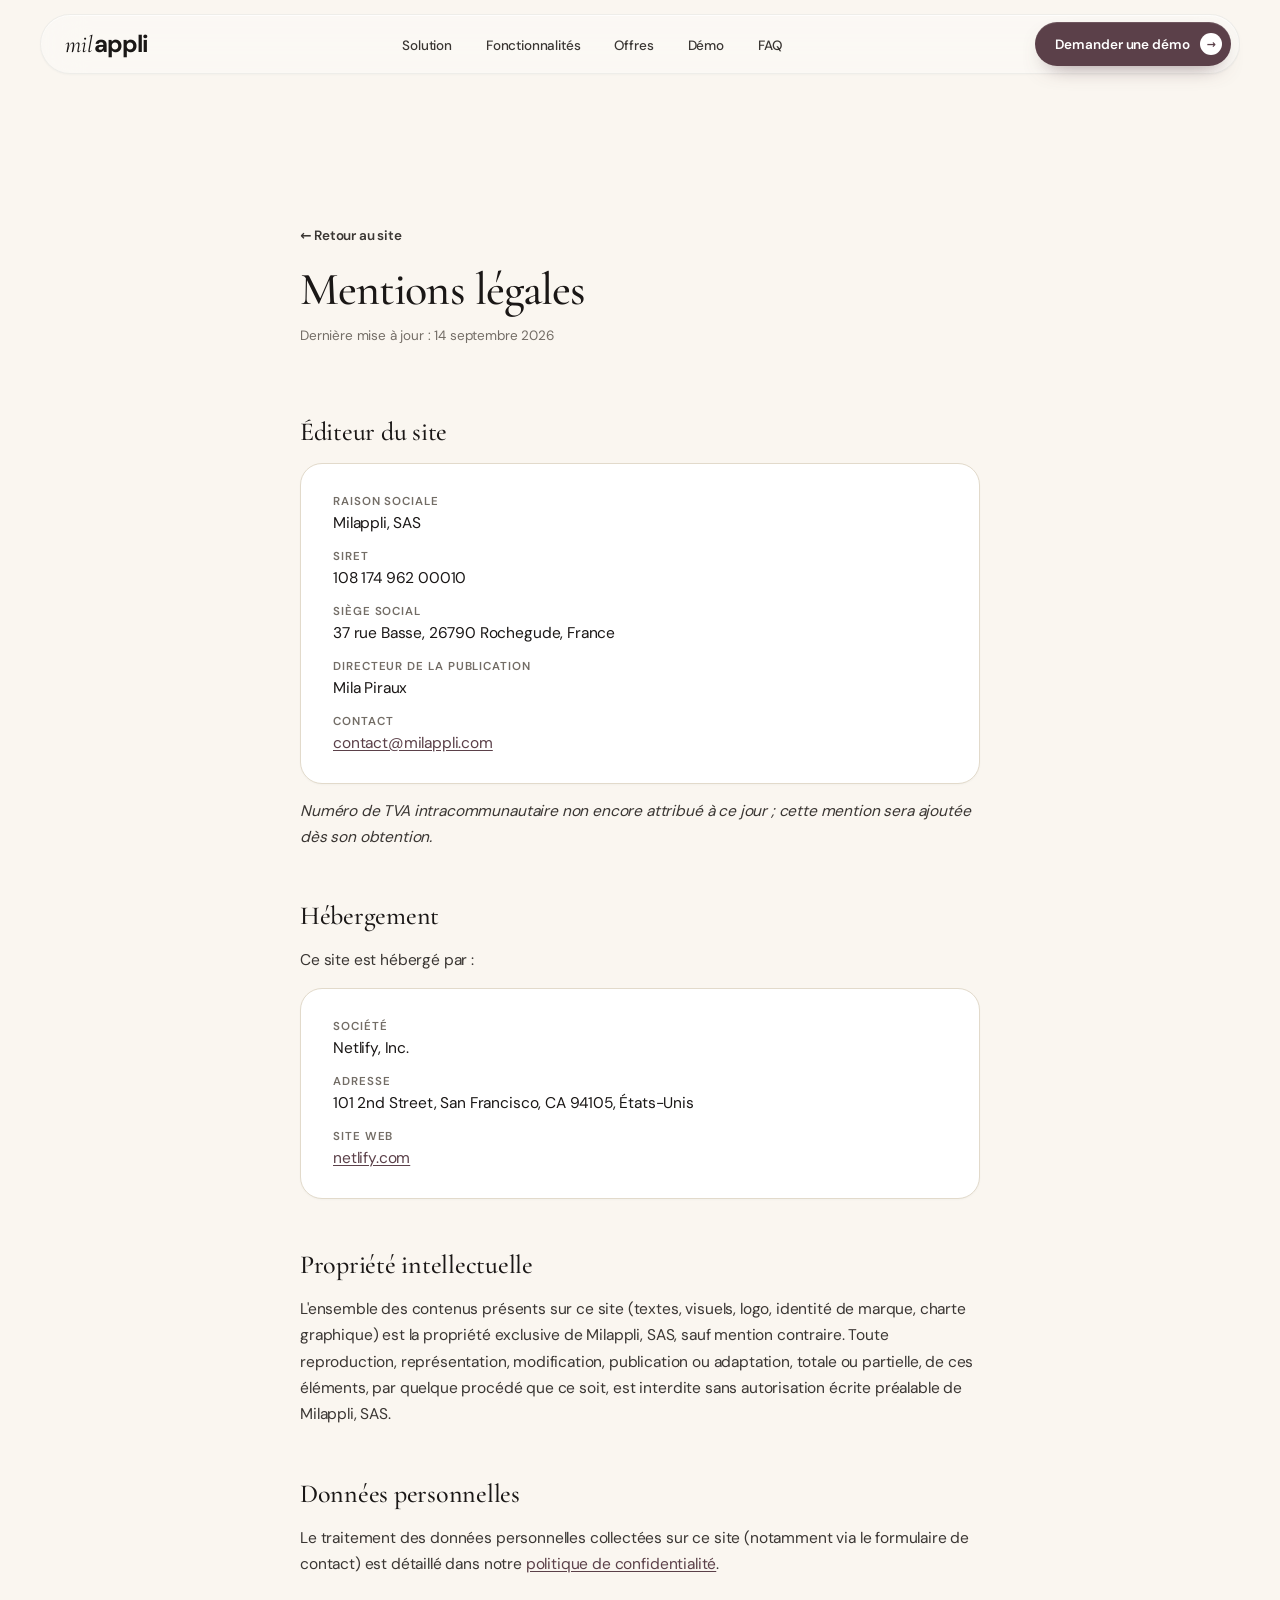
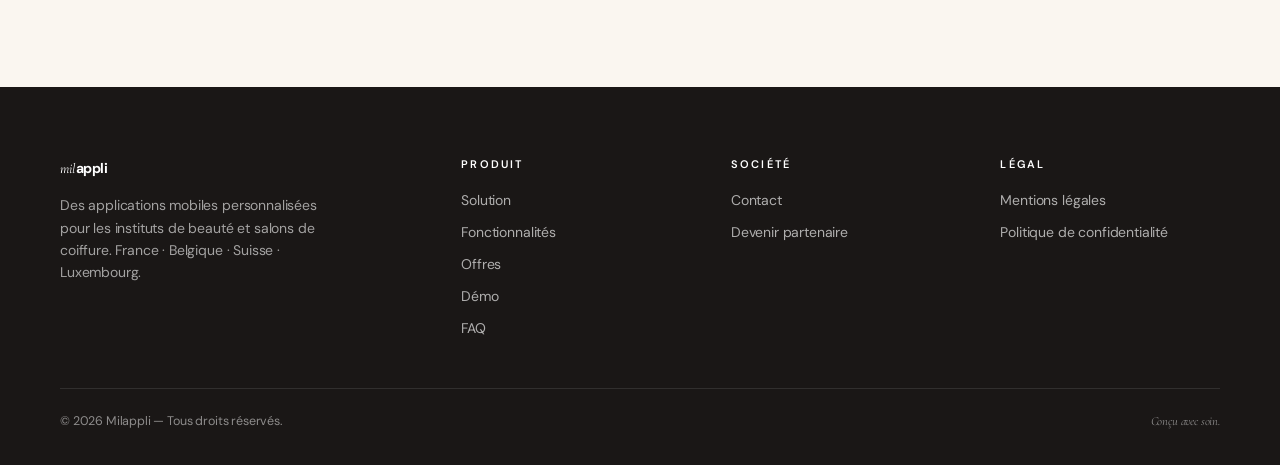
==== mentions-legales.html @ f111b625 "Ajoute les pages Mentions légales et Politique de confidentialité Deux nouvelles pages statiques (me" ====
<!DOCTYPE html>
<html lang="fr"><head>
<meta charset="utf-8">
<title>Mentions légales — Milappli</title>
<meta name="description" content="Mentions légales du site Milappli : éditeur, hébergeur et informations légales.">
<meta name="viewport" content="width=device-width, initial-scale=1">
<link rel="canonical" href="https://milappli.com/mentions-legales.html">
<meta name="robots" content="noindex, follow">

<link rel="icon" type="image/png" sizes="512x512" href="images/favicon-512.png">
<link rel="icon" type="image/png" sizes="32x32" href="images/favicon-32.png">
<link rel="icon" type="image/png" sizes="16x16" href="images/favicon-16.png">
<link rel="apple-touch-icon" sizes="180x180" href="images/apple-touch-icon.png">

<link rel="stylesheet" href="css/style.css">
</head>

<body data-screen-label="Milappli — Mentions légales">

<!-- NAV -->
<div class="nav-outer">
<nav class="nav" data-screen-label="Nav">
  <a class="brand" href="index.html#top"><span class="mil">mil</span><span class="appli">appli</span></a>
  <ul>
    <li><a href="index.html#solution">Solution</a></li>
    <li><a href="index.html#features">Fonctionnalités</a></li>
    <li><a href="index.html#offres">Offres</a></li>
    <li><a href="index.html#contact">Démo</a></li>
    <li><a href="index.html#faq">FAQ</a></li>
  </ul>
  <div class="right">
    <a class="cta" href="index.html#contact">Demander une démo <span class="arrow">→</span></a>
    <button class="burger" id="burger" aria-label="Menu"><span></span></button>
  </div>
</nav>
</div>
<div class="mobile-menu" id="mobileMenu">
  <a href="index.html#solution">Solution</a>
  <a href="index.html#features">Fonctionnalités</a>
  <a href="index.html#offres">Offres</a>
  <a href="index.html#contact">Démo</a>
  <a href="index.html#faq">FAQ</a>
  <a class="cta" href="index.html#contact">Demander une démo <span class="arrow">→</span></a>
</div>

<!-- LEGAL HERO -->
<header class="legal-hero">
  <div class="wrap">
    <a class="legal-back" href="index.html">← Retour au site</a>
    <h1>Mentions légales</h1>
    <p class="updated">Dernière mise à jour : 14 septembre 2026</p>
  </div>
</header>

<main class="legal-content">
  <div class="wrap">

    <section>
      <h2>Éditeur du site</h2>
      <dl class="legal-card">
        <div><dt>Raison sociale</dt><dd>Milappli, SAS</dd></div>
        <div><dt>SIRET</dt><dd>108 174 962 00010</dd></div>
        <div><dt>Siège social</dt><dd>37 rue Basse, 26790 Rochegude, France</dd></div>
        <div><dt>Directeur de la publication</dt><dd>Mila Piraux</dd></div>
        <div><dt>Contact</dt><dd><a href="mailto:contact@milappli.com">contact@milappli.com</a></dd></div>
      </dl>
      <p class="legal-note">Numéro de TVA intracommunautaire non encore attribué à ce jour ; cette mention sera ajoutée dès son obtention.</p>
    </section>

    <section>
      <h2>Hébergement</h2>
      <p>Ce site est hébergé par :</p>
      <dl class="legal-card">
        <div><dt>Société</dt><dd>Netlify, Inc.</dd></div>
        <div><dt>Adresse</dt><dd>101 2nd Street, San Francisco, CA 94105, États-Unis</dd></div>
        <div><dt>Site web</dt><dd><a href="https://www.netlify.com" target="_blank" rel="noopener">netlify.com</a></dd></div>
      </dl>
    </section>

    <section>
      <h2>Propriété intellectuelle</h2>
      <p>L'ensemble des contenus présents sur ce site (textes, visuels, logo, identité de marque, charte graphique) est la propriété exclusive de Milappli, SAS, sauf mention contraire. Toute reproduction, représentation, modification, publication ou adaptation, totale ou partielle, de ces éléments, par quelque procédé que ce soit, est interdite sans autorisation écrite préalable de Milappli, SAS.</p>
    </section>

    <section>
      <h2>Données personnelles</h2>
      <p>Le traitement des données personnelles collectées sur ce site (notamment via le formulaire de contact) est détaillé dans notre <a href="politique-de-confidentialite.html">politique de confidentialité</a>.</p>
    </section>

  </div>
</main>

<!-- FOOTER -->
<footer data-screen-label="Footer">
  <div class="wrap">
    <div class="foot">
      <div>
        <a class="brand" href="index.html#top"><span class="mil">mil</span><span class="appli">appli</span></a>
        <p class="brand-desc">Des applications mobiles personnalisées pour les instituts de beauté et salons de coiffure. France · Belgique · Suisse · Luxembourg.</p>
      </div>
      <div><h6>Produit</h6><ul><li><a href="index.html#solution">Solution</a></li><li><a href="index.html#features">Fonctionnalités</a></li><li><a href="index.html#offres">Offres</a></li><li><a href="index.html#contact">Démo</a></li><li><a href="index.html#faq">FAQ</a></li></ul></div>
      <div><h6>Société</h6><ul><li><a href="index.html#contact">Contact</a></li><li><a href="index.html#contact">Devenir partenaire</a></li></ul></div>
      <div><h6>Légal</h6><ul><li><a href="mentions-legales.html">Mentions légales</a></li><li><a href="politique-de-confidentialite.html">Politique de confidentialité</a></li></ul></div>
    </div>
    <div class="legal">
      <span>© 2026 Milappli — Tous droits réservés.</span>
      <span class="made">Conçu avec soin.</span>
    </div>
  </div>
</footer>

<script src="js/script.js" defer></script>
</body>
</html>
---- css/style.css ----
/* Polices — Cormorant Garamond (titres & accents serif) + DM Sans (le reste), auto-hébergées */

@font-face {
  font-family: 'DM Sans';
  font-style: normal;
  font-weight: 400;
  font-display: swap;
  src: url("../fonts/dm-sans-400-normal-latin-ext.woff2") format('woff2');
}
@font-face {
  font-family: 'DM Sans';
  font-style: normal;
  font-weight: 400;
  font-display: swap;
  src: url("../fonts/dm-sans-400-normal-latin.woff2") format('woff2');
}
@font-face {
  font-family: 'DM Sans';
  font-style: normal;
  font-weight: 500;
  font-display: swap;
  src: url("../fonts/dm-sans-500-normal-latin-ext.woff2") format('woff2');
}
@font-face {
  font-family: 'DM Sans';
  font-style: normal;
  font-weight: 500;
  font-display: swap;
  src: url("../fonts/dm-sans-500-normal-latin.woff2") format('woff2');
}
@font-face {
  font-family: 'DM Sans';
  font-style: normal;
  font-weight: 600;
  font-display: swap;
  src: url("../fonts/dm-sans-600-normal-latin-ext.woff2") format('woff2');
}
@font-face {
  font-family: 'DM Sans';
  font-style: normal;
  font-weight: 600;
  font-display: swap;
  src: url("../fonts/dm-sans-600-normal-latin.woff2") format('woff2');
}
@font-face {
  font-family: 'DM Sans';
  font-style: normal;
  font-weight: 700;
  font-display: swap;
  src: url("../fonts/dm-sans-700-normal-latin-ext.woff2") format('woff2');
}
@font-face {
  font-family: 'DM Sans';
  font-style: normal;
  font-weight: 700;
  font-display: swap;
  src: url("../fonts/dm-sans-700-normal-latin.woff2") format('woff2');
}
@font-face {
  font-family: 'Cormorant Garamond';
  font-style: italic;
  font-weight: 400;
  font-display: swap;
  src: url("../fonts/cormorant-garamond-400-italic-cyrillic-ext.woff2") format('woff2');
}
@font-face {
  font-family: 'Cormorant Garamond';
  font-style: italic;
  font-weight: 400;
  font-display: swap;
  src: url("../fonts/cormorant-garamond-400-italic-cyrillic.woff2") format('woff2');
}
@font-face {
  font-family: 'Cormorant Garamond';
  font-style: italic;
  font-weight: 400;
  font-display: swap;
  src: url("../fonts/cormorant-garamond-400-italic-vietnamese.woff2") format('woff2');
}
@font-face {
  font-family: 'Cormorant Garamond';
  font-style: italic;
  font-weight: 400;
  font-display: swap;
  src: url("../fonts/cormorant-garamond-400-italic-latin-ext.woff2") format('woff2');
}
@font-face {
  font-family: 'Cormorant Garamond';
  font-style: italic;
  font-weight: 400;
  font-display: swap;
  src: url("../fonts/cormorant-garamond-400-italic-latin.woff2") format('woff2');
}
@font-face {
  font-family: 'Cormorant Garamond';
  font-style: normal;
  font-weight: 500;
  font-display: swap;
  src: url("../fonts/cormorant-garamond-500-normal-cyrillic-ext.woff2") format('woff2');
}
@font-face {
  font-family: 'Cormorant Garamond';
  font-style: normal;
  font-weight: 500;
  font-display: swap;
  src: url("../fonts/cormorant-garamond-500-normal-cyrillic.woff2") format('woff2');
}
@font-face {
  font-family: 'Cormorant Garamond';
  font-style: normal;
  font-weight: 500;
  font-display: swap;
  src: url("../fonts/cormorant-garamond-500-normal-vietnamese.woff2") format('woff2');
}
@font-face {
  font-family: 'Cormorant Garamond';
  font-style: normal;
  font-weight: 500;
  font-display: swap;
  src: url("../fonts/cormorant-garamond-500-normal-latin-ext.woff2") format('woff2');
}
@font-face {
  font-family: 'Cormorant Garamond';
  font-style: normal;
  font-weight: 500;
  font-display: swap;
  src: url("../fonts/cormorant-garamond-500-normal-latin.woff2") format('woff2');
}

/* Styles du site */

:root{
    --white:#FFFFFF;
    --bg:#FAF6F0;
    --beige:#DAD0BB;
    --beige-soft:#E6DECF;
    --beige-line:#DCD3C0;
    --ink:#1A1716;
    --ink-2:#3A3633;
    --ink-3:#736D66;
    --ink-4:#A09A91;
    --burgundy:#5B4049;
    --burgundy-soft:#79626A;
    --dark:#1B1817;
    --dark-2:#262120;
    --line:#E2DACB;
    --card:#FFFFFF;
    --shadow-xs: 0 1px 2px rgba(44,56,57,.03);
    --shadow-sm: 0 2px 8px rgba(44,56,57,.05), 0 1px 2px rgba(44,56,57,.04);
    --shadow-md: 0 12px 30px -12px rgba(44,56,57,.14), 0 24px 48px -28px rgba(44,56,57,.12);
    --shadow-lg: 0 40px 90px -36px rgba(44,56,57,.26), 0 16px 40px -16px rgba(44,56,57,.12);
    --ease: cubic-bezier(.22, .61, .36, 1);
  }
  *{box-sizing:border-box}
  html,body{margin:0;padding:0;scroll-behavior:smooth}
  body{
    background:var(--bg); color:var(--ink);
    font-family:"DM Sans", ui-sans-serif, system-ui, sans-serif;
    font-weight:400; -webkit-font-smoothing:antialiased; letter-spacing:-0.01em;
    overflow-x:hidden;
  }
  .serif{font-family:"Cormorant Garamond","Times New Roman",serif; font-style:italic; font-weight:400; letter-spacing:-0.01em}
  .wrap{max-width:1240px; margin:0 auto; padding:0 40px}
  .reveal{opacity:0; transform:translateY(26px); transition:opacity .9s var(--ease), transform .9s var(--ease)}
  .reveal.in{opacity:1; transform:none}
  .reveal.d1{transition-delay:.08s} .reveal.d2{transition-delay:.16s} .reveal.d3{transition-delay:.24s} .reveal.d4{transition-delay:.32s} .reveal.d5{transition-delay:.40s}
  @media (prefers-reduced-motion: reduce){ .reveal,.reveal.in{opacity:1;transform:none;transition:none} *{animation-duration:.001ms!important;transition-duration:.001ms!important} }

  h2.sec-title{font-family:"Cormorant Garamond",serif; font-size:54px; line-height:1.02; letter-spacing:-0.02em; font-weight:500; margin:0; color:var(--ink); text-wrap:balance}
  h2.sec-title .serif{font-size:1.04em; line-height:.9}
  .eyebrow{display:inline-flex; align-items:center; gap:12px; font-size:11.5px; letter-spacing:.22em; text-transform:uppercase; font-weight:600; color:var(--burgundy)}
  .eyebrow::before{content:""; width:26px; height:1px; background:var(--burgundy); opacity:.5}
  .lead{font-size:18px; line-height:1.6; color:var(--ink-2); letter-spacing:-0.005em}

  /* ---------- NAV ---------- */
  .nav{
    position:sticky; top:14px; z-index:60; margin:14px auto 0; max-width:1240px;
    background:rgba(251,250,247,.7); backdrop-filter:blur(22px) saturate(1.4); -webkit-backdrop-filter:blur(22px) saturate(1.4);
    border:1px solid rgba(44,56,57,.06); border-radius:999px; padding:7px 8px 7px 24px;
    display:flex; align-items:center; justify-content:space-between;
    box-shadow:0 1px 0 rgba(255,255,255,.6) inset, var(--shadow-xs);
    transition:background .35s var(--ease), box-shadow .35s var(--ease);
  }
  @media(min-width:1320px){.nav{margin-left:auto;margin-right:auto}}
  .nav-outer{padding:0 40px}
  .nav.scrolled{background:rgba(251,250,247,.9); box-shadow:0 10px 30px -18px rgba(44,56,57,.2), 0 1px 0 rgba(255,255,255,.6) inset}
  .brand{display:inline-flex; align-items:baseline; gap:0; color:var(--ink); text-decoration:none; line-height:1; font-size:24px; transition:opacity .3s var(--ease)}
  .brand .mil{font-family:"Cormorant Garamond","Times New Roman",serif; font-style:italic; font-weight:400; letter-spacing:-0.005em}
  .brand .appli{font-family:"DM Sans",sans-serif; font-weight:700; letter-spacing:-0.035em; margin-left:1px}
  .brand:hover{opacity:.7}
  .nav ul{list-style:none; padding:0; margin:0; display:flex; gap:34px}
  .nav ul a{color:var(--ink-2); text-decoration:none; font-size:13.5px; font-weight:500; position:relative; padding:6px 0; transition:color .25s var(--ease)}
  .nav ul a::after{content:""; position:absolute; left:50%; right:50%; bottom:0; height:1px; background:var(--burgundy); transition:left .4s var(--ease), right .4s var(--ease)}
  .nav ul a:hover{color:var(--ink)} .nav ul a:hover::after{left:20%; right:20%}
  .nav .right{display:flex; align-items:center; gap:6px}
  .cta{
    background:var(--burgundy); color:#fff; border:none; cursor:pointer; font-family:inherit;
    font-size:13.5px; font-weight:600; letter-spacing:-0.005em; padding:11px 9px 11px 20px; border-radius:999px;
    display:inline-flex; align-items:center; gap:10px; text-decoration:none;
    box-shadow:0 1px 0 rgba(255,255,255,.12) inset, 0 10px 22px -12px rgba(91,64,73,.7);
    transition:transform .35s var(--ease), box-shadow .35s var(--ease), background .3s var(--ease);
  }
  .cta:hover{transform:translateY(-1px); background:#4C353D; box-shadow:0 1px 0 rgba(255,255,255,.12) inset, 0 18px 34px -14px rgba(91,64,73,.7)}
  .cta:active{transform:translateY(0)}
  .cta .arrow{width:22px; height:22px; border-radius:50%; background:#fff; color:var(--burgundy); display:inline-flex; align-items:center; justify-content:center; font-size:11px; transition:transform .35s var(--ease)}
  .cta:hover .arrow{transform:translateX(2px) rotate(-6deg)}
  .cta.lg{font-size:15px; padding:15px 12px 15px 26px}
  .cta.lg .arrow{width:26px; height:26px; font-size:12px}
  .cta.ghost{background:transparent; color:var(--ink); border:1px solid rgba(44,56,57,.18); padding:11px 20px; box-shadow:none}
  .cta.ghost:hover{background:rgba(44,56,57,.04); border-color:rgba(44,56,57,.3)}
  .cta.ghost .arrow{display:none}
  .cta.block{width:100%; justify-content:center; padding:15px 22px}
  .burger{display:none; width:44px; height:44px; border-radius:999px; border:1px solid var(--line); background:var(--card); cursor:pointer; padding:0; align-items:center; justify-content:center}
  .burger span{display:block; width:18px; height:1.6px; background:var(--ink); position:relative}
  .burger span::before,.burger span::after{content:""; position:absolute; left:0; right:0; height:1.6px; background:var(--ink); transition:transform .3s, top .3s}
  .burger span::before{top:-6px} .burger span::after{top:6px}
  body.menu-open{overflow:hidden}
  body.menu-open .burger span{background:transparent}
  body.menu-open .burger span::before{top:0; transform:rotate(45deg)}
  body.menu-open .burger span::after{top:0; transform:rotate(-45deg)}
  .mobile-menu{position:fixed; inset:0; background:rgba(251,250,247,.97); backdrop-filter:blur(20px); z-index:55; padding:120px 32px 40px; display:flex; flex-direction:column; gap:6px; opacity:0; pointer-events:none; transition:opacity .35s}
  body.menu-open .mobile-menu{opacity:1; pointer-events:auto}
  .mobile-menu a{font-size:30px; font-weight:500; color:var(--ink); text-decoration:none; letter-spacing:-0.02em; padding:14px 0; border-bottom:1px solid var(--line); display:flex; justify-content:space-between; align-items:center}
  .mobile-menu a::after{content:"→"; font-family:"Cormorant Garamond","Times New Roman",serif; font-style:italic; opacity:.4}
  .mobile-menu .cta{margin-top:24px; align-self:flex-start}
  .mobile-menu .cta::after{display:none}

  /* ---------- PHONE ---------- */
  .phone{background:#1F2627; border-radius:46px; padding:8px; box-shadow:0 60px 120px -44px rgba(44,56,57,.5), inset 0 0 0 1.5px #3A4445; position:relative}
  .phone .notch{position:absolute; top:18px; left:50%; transform:translateX(-50%); width:96px; height:28px; border-radius:999px; background:#0E1213; z-index:5}
  .phone .screen{border-radius:38px; overflow:hidden; background:#fff; position:relative}
  .phone .screen img, .phone .screen .app-mock{display:block; width:100%; height:100%; object-fit:cover}

  /* ---------- HERO ---------- */
  .hero{position:relative; padding:90px 0 70px; overflow:hidden}
  .hero::before{content:""; position:absolute; top:-160px; right:-180px; width:680px; height:680px; border-radius:50%; background:radial-gradient(58% 58% at 38% 32%, var(--beige) 0%, rgba(218,208,187,0) 72%); opacity:.7; animation:breathe 20s ease-in-out infinite alternate; z-index:0}
  @keyframes breathe{0%{transform:translate(0,0) scale(1)} 100%{transform:translate(-28px,18px) scale(1.06)}}
  .hero-grid{position:relative; z-index:1; display:grid; grid-template-columns:1.02fr .98fr; gap:56px; align-items:center}
  .hero h1{font-family:"Cormorant Garamond",serif; font-size:62px; line-height:1.02; letter-spacing:-0.02em; font-weight:500; margin:22px 0 0; color:var(--ink); text-wrap:balance}
  .hero h1 .serif{font-size:1.05em}
  .hero p.sub{margin:26px 0 0; max-width:520px; font-size:17.5px; line-height:1.6; color:var(--ink-2)}
  .hero .actions{display:flex; gap:12px; margin-top:34px; flex-wrap:wrap}
  .hero .reassure{margin-top:26px; display:flex; gap:22px; flex-wrap:wrap; color:var(--ink-3); font-size:13.5px}
  .hero .reassure span{display:flex; align-items:center; gap:8px}
  .hero .reassure span::before{content:""; width:6px; height:6px; border-radius:50%; background:var(--burgundy); opacity:.6}

  /* ---------- PROFILE SWITCH ---------- */
  .profile-switch{display:flex; flex-direction:column; gap:10px; margin:28px 0 0}
  .profile-switch-label{font-size:12px; letter-spacing:.1em; text-transform:uppercase; font-weight:600; color:var(--ink-3)}
  .profile-switch-tabs{position:relative; display:grid; grid-template-columns:1fr 1fr; gap:2px; background:var(--card); border:1px solid var(--line); border-radius:999px; padding:4px; box-shadow:var(--shadow-xs); max-width:460px}
  .profile-switch-tabs::before{content:""; position:absolute; top:4px; left:4px; bottom:4px; width:calc(50% - 4px); border-radius:999px; background:var(--burgundy); transition:transform .35s var(--ease); z-index:0}
  .profile-switch-tabs[data-active="coiffeur"]::before{transform:translateX(100%)}
  .profile-tab{position:relative; z-index:1; display:flex; align-items:center; justify-content:center; gap:7px; min-height:44px; border:none; background:transparent; cursor:pointer; padding:11px 14px; font-family:"DM Sans", sans-serif; font-size:13.5px; font-weight:600; letter-spacing:-0.005em; color:var(--ink-2); border-radius:999px; transition:color .3s var(--ease)}
  .profile-tab .pt-ic{font-size:13px; opacity:.8}
  .profile-tab[aria-selected="true"]{color:#fff}
  .profile-tab:hover{color:var(--burgundy)}
  .profile-tab[aria-selected="true"]:hover{color:#fff}
  .profile-tab:focus-visible{outline:2px solid var(--burgundy); outline-offset:3px}

  /* ---------- PROFILE-DEPENDENT CONTENT TRANSITION ---------- */
  .profile-dynamic{transition:opacity .25s var(--ease), transform .25s var(--ease)}
  .profile-dynamic.is-swapping{opacity:0; transform:translateY(6px)}

  .hero-visual{position:relative; display:flex; justify-content:center; align-items:center; min-height:660px}
  .hero-visual .phone{width:312px; height:638px}
  .hero-visual .phone .screen{height:622px}
  .float-card{position:absolute; z-index:3; background:var(--card); border-radius:20px; padding:14px 16px; box-shadow:var(--shadow-lg); border:1px solid rgba(44,56,57,.04); display:flex; gap:12px; align-items:center; animation:float 7s ease-in-out infinite}
  @keyframes float{0%,100%{transform:translateY(0)} 50%{transform:translateY(-9px)}}
  .float-card .ic{width:36px; height:36px; border-radius:11px; flex-shrink:0; background:var(--beige-soft); color:var(--burgundy); display:flex; align-items:center; justify-content:center; font-family:"Cormorant Garamond","Times New Roman",serif; font-style:italic; font-size:17px}
  .float-card .t{font-size:13px; font-weight:600; line-height:1.25; letter-spacing:-0.01em; color:var(--ink)}
  .float-card .s{font-size:11.5px; color:var(--ink-3); margin-top:3px}
  .float-card.one{top:64px; left:-26px}
  .float-card.two{bottom:90px; right:-30px; animation-delay:-3s}

  /* ---------- SECTION SHELL ---------- */
  section{position:relative}
  .sec{padding:110px 0}
  .sec-beige{background:var(--beige-soft)}
  .sec-head{max-width:720px; margin:0 auto 60px; text-align:center}
  .sec-head .lead{margin:22px auto 0; max-width:580px}
  .sec-head.left{margin-left:0; text-align:left}
  .sec-head.left .lead{margin-left:0}

  /* ---------- PROBLEM ---------- */
  .prob-grid{display:grid; grid-template-columns:repeat(4,1fr); gap:18px}
  .prob{background:var(--card); border:1px solid var(--line); border-radius:26px; padding:32px 28px; box-shadow:var(--shadow-xs); transition:transform .5s var(--ease), box-shadow .5s var(--ease)}
  .prob:hover{transform:translateY(-5px); box-shadow:var(--shadow-md)}
  .prob .n{width:44px; height:44px; border-radius:50%; background:var(--beige-soft); color:var(--burgundy); display:flex; align-items:center; justify-content:center; font-family:"Cormorant Garamond","Times New Roman",serif; font-style:italic; font-size:20px; margin-bottom:22px}
  .prob h3{font-size:19px; font-weight:600; letter-spacing:-0.02em; margin:0 0 10px; line-height:1.25; color:var(--ink)}
  .prob p{font-size:14px; color:var(--ink-3); line-height:1.6; margin:0}

  /* ---------- SOLUTION ---------- */
  .sol-grid{display:grid; grid-template-columns:1fr 1fr; gap:80px; align-items:center}
  .sol-visual{position:relative; display:flex; justify-content:center}
  .sol-visual .phone{width:280px}
  .sol-visual .phone .screen{height:560px}
  .sol-tags{position:absolute; inset:0; pointer-events:none}
  .sol-tag{position:absolute; background:var(--card); border:1px solid rgba(44,56,57,.05); border-radius:14px; padding:10px 14px; box-shadow:var(--shadow-md); font-size:13px; font-weight:600; color:var(--ink); letter-spacing:-0.01em; display:flex; align-items:center; gap:8px}
  .sol-tag .dot{width:8px; height:8px; border-radius:50%; background:var(--burgundy)}
  .sol-tag.a{top:60px; left:-10px} .sol-tag.b{top:200px; right:-20px} .sol-tag.c{bottom:80px; left:-20px}
  .sol-list{display:flex; flex-direction:column; gap:0; margin:34px 0 0}
  .sol-item{display:flex; gap:18px; align-items:flex-start; padding:20px 0; border-bottom:1px solid var(--line)}
  .sol-item:last-child{border-bottom:0}
  .sol-item .ic{flex-shrink:0; font-family:"Cormorant Garamond","Times New Roman",serif; font-style:italic; font-size:18px; color:var(--burgundy); width:24px}
  .sol-item h4{margin:0; font-size:17px; font-weight:600; letter-spacing:-0.015em; color:var(--ink)}
  .sol-item p{margin:5px 0 0; font-size:14.5px; color:var(--ink-3); line-height:1.55}

  /* ---------- BENEFITS ---------- */
  .ben-grid{display:grid; grid-template-columns:repeat(3,1fr); gap:18px}
  .ben{background:var(--card); border:1px solid var(--line); border-radius:28px; padding:34px 30px; box-shadow:var(--shadow-xs); transition:transform .5s var(--ease), box-shadow .5s var(--ease), border-color .35s}
  .ben:hover{transform:translateY(-5px); box-shadow:var(--shadow-md); border-color:var(--beige-line)}
  .ben .ic{width:50px; height:50px; border-radius:14px; background:linear-gradient(150deg, var(--beige-soft), var(--beige)); color:var(--burgundy); display:flex; align-items:center; justify-content:center; font-family:"Cormorant Garamond","Times New Roman",serif; font-style:italic; font-size:22px; margin-bottom:24px}
  .ben h3{font-size:21px; font-weight:500; letter-spacing:-0.025em; margin:0 0 10px; line-height:1.2; color:var(--ink)}
  .ben h3 em{font-family:"Cormorant Garamond","Times New Roman",serif; font-style:italic; font-weight:400}
  .ben p{font-size:14.5px; color:var(--ink-3); line-height:1.6; margin:0}

  /* ---------- FEATURES ---------- */
  .feat-grid{display:grid; grid-template-columns:repeat(3,1fr); gap:14px}
  .feat{background:var(--card); border:1px solid var(--line); border-radius:22px; padding:26px; display:flex; flex-direction:column; gap:12px; transition:transform .45s var(--ease), box-shadow .45s var(--ease), border-color .3s}
  .feat:hover{transform:translateY(-4px); box-shadow:var(--shadow-md); border-color:var(--beige-line)}
  .feat .ic{width:40px; height:40px; border-radius:12px; background:var(--beige-soft); color:var(--burgundy); display:flex; align-items:center; justify-content:center; font-family:"Cormorant Garamond","Times New Roman",serif; font-style:italic; font-size:18px}
  .feat h4{font-size:16.5px; font-weight:600; letter-spacing:-0.015em; margin:0; color:var(--ink)}
  .feat p{font-size:13.5px; color:var(--ink-3); line-height:1.55; margin:0}

  /* ---------- HOW IT WORKS ---------- */
  .steps{display:grid; grid-template-columns:repeat(4,1fr); gap:18px}
  .step{padding:32px 0 0; border-top:1px solid var(--burgundy); position:relative}
  .step::before{content:""; position:absolute; left:0; top:-5px; width:9px; height:9px; border-radius:50%; background:var(--burgundy)}
  .step .n{font-family:"Cormorant Garamond","Times New Roman",serif; font-style:italic; font-size:15px; color:var(--burgundy); letter-spacing:.04em}
  .step h4{font-size:21px; font-weight:500; letter-spacing:-0.025em; margin:14px 0 10px; line-height:1.15; color:var(--ink)}
  .step h4 em{font-family:"Cormorant Garamond","Times New Roman",serif; font-style:italic; font-weight:400}
  .step p{font-size:14px; color:var(--ink-3); line-height:1.6; margin:0}

  /* ---------- PREVIEW ---------- */
  .preview-rail{display:flex; gap:26px; justify-content:center; align-items:flex-end; flex-wrap:wrap}
  .preview-rail .phone{width:230px}
  .preview-rail .phone .screen{height:460px}
  .preview-rail .phone:nth-child(2){margin-bottom:34px}
  .preview-cap{text-align:center; margin-top:16px; font-size:13px; color:var(--ink-3); letter-spacing:.04em}
  .preview-cap strong{display:block; color:var(--ink); font-weight:600; font-size:14.5px; margin-bottom:3px; letter-spacing:-0.01em}

  /* ---------- PRICING ---------- */
  .price-card{max-width:560px; margin:0 auto; background:var(--card); border:1px solid var(--beige-line); border-radius:36px; padding:54px 52px; box-shadow:var(--shadow-md); position:relative; overflow:hidden}
  .price-card::before{content:""; position:absolute; top:-160px; right:-160px; width:380px; height:380px; border-radius:50%; background:radial-gradient(58% 58% at 38% 32%, var(--beige) 0%, transparent 72%); opacity:.6}
  .price-card .pc-top{position:relative; z-index:1; display:flex; justify-content:space-between; align-items:flex-start; gap:20px; flex-wrap:wrap}
  .price-card .pc-name{font-family:"Cormorant Garamond","Times New Roman",serif; font-style:italic; font-size:26px; color:var(--ink); letter-spacing:-0.01em}
  .price-card .pc-badge{font-size:11px; letter-spacing:.16em; text-transform:uppercase; font-weight:600; color:var(--burgundy); background:var(--beige-soft); padding:6px 12px; border-radius:999px}
  .price-card .pc-price{position:relative; z-index:1; display:flex; align-items:baseline; gap:8px; margin:24px 0 6px}
  .price-card .pc-price .v{font-size:72px; font-weight:500; letter-spacing:-0.04em; line-height:1; color:var(--ink)}
  .price-card .pc-price .u{font-size:16px; color:var(--ink-3)}
  .price-card .pc-note{position:relative; z-index:1; font-size:14px; color:var(--ink-3); margin:0 0 28px}
  .price-card ul{position:relative; z-index:1; list-style:none; padding:0; margin:0 0 30px; display:grid; grid-template-columns:1fr 1fr; gap:14px}
  .price-card li{display:flex; gap:12px; align-items:flex-start; font-size:14.5px; color:var(--ink-2); line-height:1.4}
  .price-card li::before{content:""; width:18px; height:18px; flex-shrink:0; border-radius:50%; margin-top:1px; background:var(--burgundy) url("data:image/svg+xml;utf8,<svg xmlns='http://www.w3.org/2000/svg' viewBox='0 0 14 14'><path d='M3 7l3 3 5-6' fill='none' stroke='%23fff' stroke-width='1.6' stroke-linecap='round' stroke-linejoin='round'/></svg>") center/11px no-repeat}
  .price-card .cta{position:relative; z-index:1}

  /* ---------- PARTNERS ---------- */
  .partner{background:linear-gradient(150deg, #34292E 0%, var(--burgundy) 70%); color:#fff; border-radius:40px; padding:80px 70px; position:relative; overflow:hidden; display:grid; grid-template-columns:1.2fr .8fr; gap:60px; align-items:center}
  .partner::before{content:""; position:absolute; right:-140px; top:-140px; width:420px; height:420px; border-radius:50%; background:radial-gradient(58% 58% at 38% 32%, rgba(218,208,187,.45) 0%, transparent 72%); animation:breathe 24s ease-in-out infinite alternate}
  .partner .eyebrow{color:var(--beige)} .partner .eyebrow::before{background:var(--beige)}
  .partner h2{position:relative; z-index:1; font-family:"Cormorant Garamond",serif; font-size:46px; line-height:1.04; letter-spacing:-0.015em; font-weight:500; margin:20px 0 0}
  .partner h2 .serif{font-size:1.05em}
  .partner p{position:relative; z-index:1; color:rgba(255,255,255,.72); font-size:16px; line-height:1.65; margin:20px 0 0; max-width:440px}
  .partner .r{position:relative; z-index:1; display:flex; flex-direction:column; gap:14px}
  .partner .cta{background:#fff; color:var(--burgundy)} .partner .cta .arrow{background:var(--burgundy); color:#fff}
  .partner .r .micro{font-size:13px; color:rgba(255,255,255,.6); line-height:1.6}

  /* ---------- FAQ ---------- */
  .faq-grid{display:grid; grid-template-columns:.8fr 1.2fr; gap:60px; align-items:start}
  .faq-list details{border-top:1px solid var(--line); padding:14px 0; cursor:pointer}
  .faq-list details:last-child{border-bottom:1px solid var(--line)}
  .faq-list summary{list-style:none; display:flex; justify-content:space-between; align-items:center; gap:24px; min-height:44px; padding:10px 0; font-size:18px; font-weight:500; letter-spacing:-0.015em; color:var(--ink)}
  .faq-list summary::-webkit-details-marker{display:none}
  .faq-list summary::after{content:"+"; font-family:"Cormorant Garamond","Times New Roman",serif; font-style:italic; font-size:28px; color:var(--burgundy); transition:transform .3s}
  .faq-list details[open] summary::after{transform:rotate(45deg)}
  .faq-list .ans{margin-top:14px; color:var(--ink-3); font-size:15px; line-height:1.65; max-width:600px}

  /* ---------- FINAL CTA ---------- */
  .final{text-align:center; padding:120px 0; background:var(--dark); color:#fff; position:relative; overflow:hidden}
  .final::before{content:""; position:absolute; top:-160px; left:50%; transform:translateX(-50%); width:620px; height:620px; border-radius:50%; background:radial-gradient(50% 50% at 50% 40%, rgba(121,98,106,.5) 0%, transparent 70%); opacity:.8; animation:breathe 24s ease-in-out infinite alternate}
  .final .wrap{position:relative; z-index:1}
  .final h2{font-family:"Cormorant Garamond",serif; font-size:60px; line-height:1.0; letter-spacing:-0.02em; font-weight:500; margin:0 auto; max-width:760px; color:#fff; text-wrap:balance}
  .final h2 .serif{font-size:1.05em}
  .final p{margin:24px auto 0; max-width:480px; font-size:17px; color:rgba(255,255,255,.65); line-height:1.6}
  .final .actions{margin-top:38px; display:flex; gap:12px; justify-content:center; flex-wrap:wrap}

  /* ---------- FOOTER ---------- */
  footer{background:var(--ink); color:rgba(255,255,255,.7); padding:70px 0 36px}
  .foot{display:grid; grid-template-columns:1.6fr 1fr 1fr 1fr; gap:50px; padding-bottom:50px; border-bottom:1px solid rgba(255,255,255,.1)}
  .foot .brand{color:#fff}
  .foot .brand-desc{font-size:14px; color:rgba(255,255,255,.6); line-height:1.6; max-width:280px; margin-top:16px}
  .foot h6{font-size:11px; letter-spacing:.2em; text-transform:uppercase; color:#fff; margin:0 0 18px; font-weight:600}
  .foot ul{list-style:none; padding:0; margin:0; display:flex; flex-direction:column; gap:11px}
  .foot a{color:rgba(255,255,255,.65); text-decoration:none; font-size:14px; transition:color .2s, transform .2s; display:inline-block}
  .foot a:hover{color:#fff; transform:translateX(2px)}
  .legal{display:flex; justify-content:space-between; align-items:center; padding-top:24px; font-size:12.5px; color:rgba(255,255,255,.5); flex-wrap:wrap; gap:12px}
  .legal .made{font-family:"Cormorant Garamond","Times New Roman",serif; font-style:italic}
  .zones{font-size:12.5px; color:rgba(255,255,255,.55); display:flex; gap:18px}

  /* ---------- DARK SECTIONS ---------- */
  .sec-dark{background:var(--dark); color:rgba(255,255,255,.7); position:relative; overflow:hidden}
  .sec-dark::before{content:""; position:absolute; top:-180px; right:-160px; width:560px; height:560px; border-radius:50%; background:radial-gradient(58% 58% at 38% 32%, rgba(121,98,106,.55) 0%, transparent 70%); opacity:.7; animation:breathe 24s ease-in-out infinite alternate; z-index:0}
  .sec-dark > .wrap{position:relative; z-index:1}
  .sec-dark h2.sec-title{color:#fff}
  .sec-dark .eyebrow{color:var(--beige)} .sec-dark .eyebrow::before{background:var(--beige); opacity:.6}
  .sec-dark .lead{color:rgba(255,255,255,.62)}
  .sec-dark .prob{background:rgba(255,255,255,.045); border-color:rgba(255,255,255,.1); box-shadow:none}
  .sec-dark .prob:hover{background:rgba(255,255,255,.07); box-shadow:0 24px 50px -20px rgba(0,0,0,.5)}
  .sec-dark .prob .n{background:rgba(218,208,187,.14); color:var(--beige)}
  .sec-dark .prob h3{color:#fff}
  .sec-dark .prob p{color:rgba(255,255,255,.58)}

  /* ---------- LOOP ---------- */
  .loop-grid{display:flex; align-items:center; justify-content:center; flex-wrap:wrap; gap:6px 0; max-width:980px; margin:0 auto}
  .loop-item{display:flex; flex-direction:column; align-items:center; gap:12px; width:140px; text-align:center}
  .loop-item .lp-n{width:52px; height:52px; border-radius:50%; background:var(--card); border:1px solid var(--line); box-shadow:var(--shadow-xs); color:var(--burgundy); display:flex; align-items:center; justify-content:center; font-family:"Cormorant Garamond","Times New Roman",serif; font-style:italic; font-size:22px}
  .loop-item p{margin:0; font-size:14px; font-weight:600; color:var(--ink); letter-spacing:-0.01em}
  .loop-arrow{color:var(--ink-4); font-size:20px; padding:0 4px}
  .loop-return{color:var(--burgundy); font-size:24px}

  /* ---------- RENTABLE (business) ---------- */
  .rent-grid{display:grid; grid-template-columns:1.05fr .95fr; gap:80px; align-items:center}
  .rent-list{display:flex; flex-direction:column; gap:0; margin-top:30px}
  .rent-item{display:flex; gap:18px; align-items:flex-start; padding:20px 0; border-bottom:1px solid rgba(255,255,255,.1)}
  .rent-item:last-child{border-bottom:0}

  /* ---------- COMPARE FLOW (platform vs Milappli) ---------- */
  .compare-grid{display:grid; grid-template-columns:1fr 1fr; gap:24px; margin-top:56px; align-items:stretch}
  .compare-col{background:rgba(255,255,255,.03); border:1px solid rgba(255,255,255,.1); border-radius:28px; padding:40px 32px; display:flex; flex-direction:column}
  .compare-col.compare-highlight{background:rgba(121,98,106,.14); border-color:rgba(121,98,106,.4)}
  .compare-label{font-size:12px; letter-spacing:.12em; text-transform:uppercase; color:rgba(255,255,255,.5); font-weight:600; display:block; margin-bottom:28px; text-align:center}
  .compare-highlight .compare-label{color:var(--beige)}
  .compare-flow{display:flex; flex-direction:column; align-items:center; gap:0}
  .cf-step{display:flex; align-items:center; gap:10px; background:rgba(255,255,255,.05); border:1px solid rgba(255,255,255,.12); border-radius:14px; padding:12px 20px; font-size:14.5px; color:rgba(255,255,255,.85); width:100%; justify-content:center; text-align:center}
  .cf-step.cf-you-solo{background:rgba(121,98,106,.25); border-color:rgba(121,98,106,.5); color:#FFFFFF; font-weight:600}
  .cf-n{display:inline-flex; align-items:center; justify-content:center; width:20px; height:20px; border-radius:50%; background:rgba(255,255,255,.12); font-size:11px; flex-shrink:0}
  .cf-arrow{color:rgba(255,255,255,.3); font-size:14px; padding:8px 0}
  .cf-step.cf-end{background:transparent; border:1px dashed rgba(255,255,255,.25); color:rgba(255,255,255,.6); font-size:13px; font-style:italic; font-family:'Cormorant Garamond','Times New Roman',serif}
  .cf-step.cf-end-good{border-color:rgba(121,98,106,.6); color:var(--beige)}
  .cf-step.cf-multi{background:transparent; border:none; padding:0; flex-direction:column; gap:10px}
  .cf-cards{display:grid; grid-template-columns:1fr 1fr; gap:8px; width:100%}
  .cf-card{background:rgba(255,255,255,.06); border:1px solid rgba(255,255,255,.12); border-radius:10px; padding:10px 8px; font-size:12px; text-align:center; color:rgba(255,255,255,.6)}
  .cf-card.cf-you{background:rgba(121,98,106,.28); border-color:rgba(121,98,106,.55); color:#FFFFFF; font-weight:600}

  /* ---------- JOURNEY FLOW (découverte → fidélisation) ---------- */
  .journey-flow{display:flex; align-items:center; justify-content:center; flex-wrap:wrap; gap:18px; margin-top:56px}
  .jf-step{background:rgba(255,255,255,.04); border:1px solid rgba(255,255,255,.12); border-radius:20px; padding:28px 30px; text-align:center; min-width:170px}
  .jf-step.jf-end{background:rgba(121,98,106,.22); border-color:rgba(121,98,106,.5)}
  .jf-n{display:block; font-size:11px; letter-spacing:.14em; text-transform:uppercase; color:rgba(255,255,255,.5); margin-bottom:12px}
  .jf-step.jf-end .jf-n{color:var(--beige)}
  .jf-t{font-size:19px; color:#FFFFFF; font-family:'Cormorant Garamond','Times New Roman',serif; font-style:italic; margin:0}
  .jf-arrow{color:rgba(255,255,255,.3); font-size:18px}

  /* ---------- LEVELS (agenda / caisse) ---------- */
  .levels-flow{display:flex; align-items:center; justify-content:center; flex-wrap:wrap; gap:10px; margin:48px auto 0; max-width:900px}
  .lv-step{background:var(--card); border:1px solid var(--line); border-radius:12px; padding:10px 16px; font-size:13px; color:var(--ink-2); box-shadow:var(--shadow-xs)}
  .lv-step.lv-end{background:var(--ink); color:var(--white); border-color:var(--ink)}
  .lv-arrow{color:var(--ink-4); font-size:14px}
  .levels-grid{display:grid; grid-template-columns:1fr 1fr 1fr; gap:20px; margin-top:60px; align-items:stretch}
  .level{background:var(--card); border:1px solid var(--line); border-radius:26px; padding:36px 30px; display:flex; flex-direction:column; gap:10px; box-shadow:var(--shadow-xs); transition:transform .5s var(--ease), box-shadow .5s var(--ease)}
  .level:hover{transform:translateY(-5px); box-shadow:var(--shadow-md)}
  .level.level-mid{background:var(--ink); color:rgba(255,255,255,.85); border-color:var(--ink)}
  .level.level-mid h3, .level.level-mid .level-sub{color:#FFFFFF}
  .level.level-mid .level-n{color:rgba(255,255,255,.4)}
  .level-n{font-size:12px; letter-spacing:.1em; color:var(--ink-4); font-weight:600}
  .level h3{font-size:21px; font-weight:600; margin:6px 0 0; letter-spacing:-0.01em}
  .level-sub{font-size:13px; color:var(--burgundy); font-style:italic; font-family:'Cormorant Garamond','Times New Roman',serif; margin:2px 0 4px}
  .level p:not(.level-sub){font-size:14px; color:var(--ink-3); line-height:1.55; margin:0}

  /* ---------- WISHLIST ---------- */
  .wl-flow{display:flex; align-items:center; flex-wrap:wrap; gap:10px; margin-top:34px}
  .wl-step{background:var(--card); border:1px solid var(--line); border-radius:12px; padding:10px 16px; font-size:13px; color:var(--ink-2); box-shadow:var(--shadow-xs)}
  .wl-step.wl-end{background:var(--burgundy); color:#FFFFFF; border-color:var(--burgundy)}
  .wl-arrow{color:var(--ink-4); font-size:14px}
  .rent-item .ck{width:24px; height:24px; flex-shrink:0; border-radius:50%; margin-top:1px; background:var(--burgundy) url("data:image/svg+xml;utf8,<svg xmlns='http://www.w3.org/2000/svg' viewBox='0 0 14 14'><path d='M3 7l3 3 5-6' fill='none' stroke='%23fff' stroke-width='1.7' stroke-linecap='round' stroke-linejoin='round'/></svg>") center/13px no-repeat}
  .rent-item p{margin:0; font-size:16px; line-height:1.5; color:rgba(255,255,255,.82); letter-spacing:-0.01em}
  .rent-item p strong{color:#fff; font-weight:600}
  .rent-visual{display:flex; justify-content:center}
  .rent-visual .phone{width:270px}
  .rent-visual .phone .screen{height:540px}

  /* ---------- OFFERS ---------- */
  .offers-grid{display:grid; grid-template-columns:1fr 1fr; gap:20px; max-width:980px; margin:0 auto; align-items:stretch}
  .offer{background:var(--card); border:1px solid var(--line); border-radius:32px; padding:42px 40px; display:flex; flex-direction:column; box-shadow:var(--shadow-sm); transition:transform .5s var(--ease), box-shadow .5s var(--ease)}
  .offer:hover{transform:translateY(-4px); box-shadow:var(--shadow-md)}
  .offer.featured{background:linear-gradient(160deg, var(--dark-2) 0%, var(--dark) 70%); color:rgba(255,255,255,.72); border:none; position:relative; overflow:hidden}
  .offer.featured::before{content:""; position:absolute; right:-110px; top:-110px; width:320px; height:320px; border-radius:50%; background:radial-gradient(58% 58% at 38% 32%, rgba(121,98,106,.6) 0%, transparent 70%); opacity:.7}
  .offer .o-head{position:relative; z-index:1; display:flex; align-items:center; justify-content:space-between; gap:14px; margin-bottom:8px}
  .offer .o-name{font-family:"Cormorant Garamond","Times New Roman",serif; font-style:italic; font-size:27px; letter-spacing:-0.01em; color:var(--ink)}
  .offer.featured .o-name{color:#fff}
  .offer .o-tag{font-size:10.5px; letter-spacing:.16em; text-transform:uppercase; font-weight:600; color:var(--burgundy); background:var(--beige-soft); padding:6px 11px; border-radius:999px}
  .offer.featured .o-tag{background:rgba(218,208,187,.18); color:var(--beige)}
  .offer .o-sub{position:relative; z-index:1; font-size:14px; color:var(--ink-3); line-height:1.55; margin:0 0 22px; min-height:42px}
  .offer.featured .o-sub{color:rgba(255,255,255,.55)}
  .offer .o-price{position:relative; z-index:1; font-family:"Cormorant Garamond","Times New Roman",serif; font-style:italic; font-size:30px; letter-spacing:-0.01em; color:var(--ink); margin-bottom:26px}
  .offer.featured .o-price{color:#fff}
  .offer ul{position:relative; z-index:1; list-style:none; padding:0; margin:0 0 30px; display:flex; flex-direction:column; gap:13px; flex:1}
  .offer li{display:flex; gap:12px; align-items:flex-start; font-size:14.5px; line-height:1.45; color:var(--ink-2)}
  .offer.featured li{color:rgba(255,255,255,.78)}
  .offer li::before{content:""; width:18px; height:18px; flex-shrink:0; border-radius:50%; margin-top:1px; background:var(--burgundy) url("data:image/svg+xml;utf8,<svg xmlns='http://www.w3.org/2000/svg' viewBox='0 0 14 14'><path d='M3 7l3 3 5-6' fill='none' stroke='%23fff' stroke-width='1.6' stroke-linecap='round' stroke-linejoin='round'/></svg>") center/11px no-repeat}
  .offer.featured li::before{background:var(--beige) url("data:image/svg+xml;utf8,<svg xmlns='http://www.w3.org/2000/svg' viewBox='0 0 14 14'><path d='M3 7l3 3 5-6' fill='none' stroke='%231B1817' stroke-width='1.8' stroke-linecap='round' stroke-linejoin='round'/></svg>") center/11px no-repeat}
  .offer li.head-row{font-weight:600; color:var(--ink); margin-bottom:-2px}
  .offer li.head-row::before{display:none}
  .offer.featured li.head-row{color:#fff}
  .offer .cta{position:relative; z-index:1}
  .offer.featured .cta{background:#fff; color:var(--burgundy)} .offer.featured .cta .arrow{background:var(--burgundy); color:#fff}

  /* ---------- DEVIS ---------- */
  .devis-card{max-width:920px; margin:0 auto; background:linear-gradient(160deg, var(--dark-2) 0%, var(--dark) 70%); color:rgba(255,255,255,.7); border-radius:40px; padding:60px 58px; position:relative; overflow:hidden; box-shadow:var(--shadow-lg); display:grid; grid-template-columns:1.1fr .9fr; gap:54px; align-items:center}
  .devis-card::before{content:""; position:absolute; right:-130px; top:-130px; width:420px; height:420px; border-radius:50%; background:radial-gradient(58% 58% at 38% 32%, rgba(121,98,106,.6) 0%, transparent 70%); opacity:.7; animation:breathe 24s ease-in-out infinite alternate}
  .devis-card .dc-l{position:relative; z-index:1}
  .devis-card .eyebrow{color:var(--beige)} .devis-card .eyebrow::before{background:var(--beige)}
  .devis-card h2{font-family:"Cormorant Garamond",serif; font-size:38px; line-height:1.04; letter-spacing:-0.015em; font-weight:500; color:#fff; margin:18px 0 0}
  .devis-card h2 .serif{font-size:1.04em}
  .devis-card .dc-l > p{font-size:15.5px; line-height:1.65; color:rgba(255,255,255,.62); margin:18px 0 0; max-width:420px}
  .devis-card .factors{position:relative; z-index:1; list-style:none; padding:0; margin:0; display:flex; flex-direction:column; gap:14px}
  .devis-card .factors li{display:flex; gap:14px; align-items:center; font-size:15px; color:rgba(255,255,255,.84); line-height:1.4}
  .devis-card .factors li .ic{flex-shrink:0; width:34px; height:34px; border-radius:10px; background:rgba(218,208,187,.14); color:var(--beige); display:flex; align-items:center; justify-content:center; font-family:"Cormorant Garamond","Times New Roman",serif; font-style:italic; font-size:16px}
  .devis-card .dc-cta{margin-top:30px}
  .devis-card .cta{background:#fff; color:var(--burgundy)} .devis-card .cta .arrow{background:var(--burgundy); color:#fff}

  /* ---------- CONTACT ---------- */
  .contact-wrap{max-width:640px}
  .contact-card{background:var(--card); border:1px solid var(--line); border-radius:28px; padding:42px 40px; box-shadow:var(--shadow-xs); display:flex; flex-direction:column; gap:20px}
  .contact-card .field{display:flex; flex-direction:column; gap:8px}
  .contact-card label{font-size:13px; font-weight:600; color:var(--ink-2)}
  .contact-card input[type="text"], .contact-card input[type="email"], .contact-card textarea, .contact-card select{
    font-family:inherit; font-size:16px; color:var(--ink); background:var(--bg); border:1px solid var(--line);
    border-radius:14px; padding:13px 16px; outline:none; transition:border-color .25s, box-shadow .25s;
  }
  .contact-card select{appearance:none; background-image:url("data:image/svg+xml;utf8,<svg xmlns='http://www.w3.org/2000/svg' viewBox='0 0 14 14'><path d='M3 5l4 4 4-4' fill='none' stroke='%23736D66' stroke-width='1.6' stroke-linecap='round' stroke-linejoin='round'/></svg>"); background-repeat:no-repeat; background-position:right 16px center; padding-right:40px}
  .contact-card select:invalid{color:var(--ink-3)}
  .contact-card input:focus, .contact-card textarea:focus, .contact-card select:focus{border-color:var(--burgundy); box-shadow:0 0 0 3px rgba(91,64,73,.12)}
  .contact-card select.is-preselected{border-color:var(--burgundy); box-shadow:0 0 0 3px rgba(91,64,73,.18)}
  .contact-card textarea{resize:vertical; min-height:120px}
  .contact-card button{align-self:flex-start}
  .contact-card .hidden{position:absolute; left:-9999px; top:auto; width:1px; height:1px; overflow:hidden}
  .form-msg{font-size:14px; margin:0; min-height:1.2em}
  .form-msg.is-success{color:#2E7D46}
  .form-msg.is-error{color:#B3261E}

  /* ---------- LEGAL PAGES ---------- */
  .legal-hero{padding:150px 0 50px}
  .legal-hero .wrap{max-width:760px}
  .legal-back{display:inline-flex; align-items:center; gap:6px; font-size:13.5px; font-weight:600; color:var(--ink-2); text-decoration:none; transition:color .25s var(--ease)}
  .legal-back:hover{color:var(--burgundy)}
  .legal-hero h1{font-family:"Cormorant Garamond",serif; font-size:46px; line-height:1.05; letter-spacing:-0.02em; font-weight:500; margin:20px 0 0; color:var(--ink)}
  .legal-hero .updated{margin-top:14px; font-size:13.5px; color:var(--ink-3)}
  .legal-content{padding:0 0 110px}
  .legal-content .wrap{max-width:760px}
  .legal-content section{margin-top:50px; scroll-margin-top:100px}
  .legal-content section:first-of-type{margin-top:8px}
  .legal-content h2{font-family:"Cormorant Garamond",serif; font-size:26px; font-weight:500; letter-spacing:-0.01em; color:var(--ink); margin:0 0 16px}
  .legal-content h3{font-size:14.5px; font-weight:600; color:var(--ink); margin:22px 0 8px; letter-spacing:-0.005em}
  .legal-content p{font-size:15.5px; line-height:1.7; color:var(--ink-2); margin:0 0 14px}
  .legal-content p:last-child{margin-bottom:0}
  .legal-content ul{margin:0 0 14px; padding-left:20px}
  .legal-content li{font-size:15.5px; line-height:1.7; color:var(--ink-2); margin-bottom:6px}
  .legal-content a{color:var(--burgundy); text-decoration:underline; text-underline-offset:2px}
  .legal-card{background:var(--card); border:1px solid var(--line); border-radius:22px; padding:30px 32px; box-shadow:var(--shadow-xs); margin:0 0 14px; display:grid; gap:16px}
  .legal-card dt{font-size:11.5px; text-transform:uppercase; letter-spacing:.08em; color:var(--ink-3); font-weight:600}
  .legal-card dd{margin:4px 0 0; font-size:15.5px; color:var(--ink)}
  .legal-note{font-size:13.5px; color:var(--ink-3); font-style:italic; margin-top:16px}

  /* ---------- RESPONSIVE ---------- */
  @media(max-width:1080px){
    h2.sec-title{font-size:44px} .hero h1{font-size:52px} .final h2{font-size:46px} .partner h2{font-size:38px}
    .prob-grid{grid-template-columns:repeat(2,1fr)} .feat-grid{grid-template-columns:repeat(2,1fr)}
    .ben-grid{grid-template-columns:repeat(2,1fr)} .steps{grid-template-columns:repeat(2,1fr); gap:30px 18px}
    .loop-item{width:110px}
  }
  @media(max-width:880px){
    .rent-grid{grid-template-columns:1fr; gap:40px}
    .rent-visual{order:-1}
    .offers-grid{grid-template-columns:1fr}
    .devis-card{grid-template-columns:1fr; gap:34px; padding:44px 30px}
    .devis-card h2{font-size:30px}

    .nav ul, .nav .right .cta{display:none} .burger{display:inline-flex}
    .wrap{padding:0 24px} .nav-outer{padding:0 20px} .nav{margin:14px 20px 0}
    .sec{padding:72px 0} .hero{padding:50px 0 40px}
    .legal-hero{padding:120px 0 40px} .legal-hero h1{font-size:36px}
    .legal-card{padding:24px 22px}
    .hero-grid{grid-template-columns:1fr; gap:36px} .hero h1{font-size:42px} .hero p.sub{max-width:none}
    .profile-switch-tabs{max-width:none} .profile-tab{font-size:12.5px; padding:10px 8px}
    .hero-visual{min-height:auto} .hero-visual .phone{width:260px; height:530px} .hero-visual .phone .screen{height:514px}
    .float-card.one{left:0} .float-card.two{right:0}
    .sol-grid{grid-template-columns:1fr; gap:44px} .sol-visual{order:-1; flex-direction:column; gap:14px}
    .sol-tags{position:static; inset:auto; display:flex; flex-wrap:wrap; justify-content:center; gap:10px; pointer-events:auto}
    .sol-tag, .sol-tag.a, .sol-tag.b, .sol-tag.c{position:static; top:auto; left:auto; right:auto; bottom:auto}
    .ben-grid, .feat-grid, .prob-grid{grid-template-columns:1fr} .steps{grid-template-columns:1fr; gap:28px}
    .compare-grid{grid-template-columns:1fr}
    .levels-grid{grid-template-columns:1fr}
    .journey-flow{flex-direction:column} .jf-arrow{transform:rotate(90deg)}
    .price-card{padding:40px 30px} .price-card ul{grid-template-columns:1fr}
    .partner{grid-template-columns:1fr; gap:30px; padding:48px 30px} .partner h2{font-size:32px}
    .faq-grid{grid-template-columns:1fr; gap:24px}
    .final{padding:80px 0} .final h2{font-size:38px}
    .foot{grid-template-columns:1fr 1fr; gap:32px} .legal{flex-direction:column; align-items:flex-start}
    h2.sec-title{font-size:36px}
    .preview-rail .phone:nth-child(2){margin-bottom:0}
  }
  @media(max-width:520px){
    .hero h1{font-size:36px} h2.sec-title{font-size:30px} .final h2{font-size:30px}
    .hero .actions, .final .actions{flex-direction:column; align-items:stretch}
    .hero .actions .cta, .final .actions .cta{justify-content:center}
    .price-card .pc-price .v{font-size:56px}
    .foot{grid-template-columns:1fr}
    .loop-grid{flex-direction:column}
    .loop-arrow{transform:rotate(90deg)}
    .loop-return{transform:none}
  }

  /* ---------- APP MOCKUP (interfaces provisoires — à remplacer par les vraies captures App Store) ---------- */
  .app-mock{
    height:100%; width:100%; display:flex; flex-direction:column; overflow:hidden;
    background:#fff; font-family:"DM Sans", sans-serif;
  }
  .am-status{display:flex; align-items:center; justify-content:space-between; padding:16px 18px 0; font-size:11px; font-weight:700; color:var(--ink); letter-spacing:-0.01em; flex-shrink:0}
  .am-status .am-batt{display:inline-block; width:18px; height:9px; border:1px solid var(--ink); border-radius:2px; position:relative; opacity:.7}
  .am-status .am-batt::before{content:""; position:absolute; right:-3px; top:2px; width:2px; height:3px; background:var(--ink); border-radius:0 1px 1px 0}
  .am-status .am-batt::after{content:""; position:absolute; inset:1.5px; right:3px; background:var(--ink)}

  .am-header{display:flex; align-items:center; gap:10px; padding:16px 18px 14px; flex-shrink:0}
  .am-logo{width:32px; height:32px; border-radius:50%; background:var(--burgundy); color:#fff; flex-shrink:0; display:flex; align-items:center; justify-content:center; font-family:"Cormorant Garamond",serif; font-style:italic; font-size:16px}
  .am-header .am-h-t{font-size:13px; font-weight:700; color:var(--ink); letter-spacing:-0.01em; line-height:1.2}
  .am-header .am-h-s{font-size:10.5px; color:var(--ink-3); margin-top:1px}

  .am-body{flex:1; padding:0 16px 16px; display:flex; flex-direction:column; gap:10px; overflow:hidden}
  .am-title{font-size:12px; font-weight:700; color:var(--ink); letter-spacing:-0.01em; margin:2px 2px 0}

  /* Hero promo card (accueil) */
  .am-hero{background:linear-gradient(150deg, var(--beige-soft), var(--beige)); border-radius:16px; padding:16px; display:flex; flex-direction:column; gap:6px; flex-shrink:0}
  .am-hero .am-tag{font-family:"Cormorant Garamond",serif; font-style:italic; font-size:13px; color:var(--burgundy)}
  .am-hero .am-h{font-size:14.5px; font-weight:700; color:var(--ink); letter-spacing:-0.015em; line-height:1.2}
  .am-hero .am-cta{align-self:flex-start; margin-top:4px; font-size:10.5px; font-weight:700; color:#fff; background:var(--burgundy); padding:6px 12px; border-radius:999px}

  /* Quick actions row (accueil) */
  .am-actions{display:flex; justify-content:space-between; gap:6px; flex-shrink:0}
  .am-action{flex:1; display:flex; flex-direction:column; align-items:center; gap:5px}
  .am-action .am-a-ic{width:34px; height:34px; border-radius:11px; background:var(--beige-soft); color:var(--burgundy); display:flex; align-items:center; justify-content:center; font-family:"Cormorant Garamond",serif; font-style:italic; font-size:15px}
  .am-action span{font-size:9px; color:var(--ink-3); text-align:center; letter-spacing:-0.005em}

  /* Generic card (rdv, forfait, conseil, produit) */
  .am-card{background:var(--card); border:1px solid var(--line); border-radius:14px; padding:12px 13px; display:flex; gap:10px; align-items:center; flex-shrink:0}
  .am-card .am-c-ic{width:30px; height:30px; border-radius:9px; background:var(--beige-soft); color:var(--burgundy); flex-shrink:0; display:flex; align-items:center; justify-content:center; font-family:"Cormorant Garamond",serif; font-style:italic; font-size:14px}
  .am-card .am-c-t{font-size:11.5px; font-weight:700; color:var(--ink); letter-spacing:-0.01em; line-height:1.25}
  .am-card .am-c-s{font-size:10px; color:var(--ink-3); margin-top:2px}

  /* Conseils feed */
  .am-post{background:var(--card); border:1px solid var(--line); border-radius:14px; padding:11px; display:flex; flex-direction:column; gap:8px; flex-shrink:0}
  .am-post .am-p-img{height:52px; border-radius:9px; background:linear-gradient(150deg, var(--beige-soft), var(--beige)); display:flex; align-items:center; justify-content:center; color:var(--burgundy); font-family:"Cormorant Garamond",serif; font-style:italic; font-size:15px}
  .am-post .am-p-t{font-size:11.5px; font-weight:700; color:var(--ink); letter-spacing:-0.01em; line-height:1.25}
  .am-post .am-p-s{font-size:10px; color:var(--ink-3); line-height:1.4}
  .am-post .am-p-link{font-size:10px; font-weight:700; color:var(--burgundy); margin-top:1px}

  /* Wishlist grid */
  .am-grid{display:grid; grid-template-columns:1fr 1fr; gap:8px; flex-shrink:0}
  .am-prod{background:var(--card); border:1px solid var(--line); border-radius:13px; padding:9px; position:relative}
  .am-prod .am-pr-img{height:44px; border-radius:8px; background:linear-gradient(150deg, var(--beige-soft), var(--beige)); margin-bottom:7px}
  .am-prod .am-pr-t{font-size:10.5px; font-weight:700; color:var(--ink); letter-spacing:-0.01em; line-height:1.2}
  .am-prod .am-pr-p{font-size:9.5px; color:var(--ink-3); margin-top:2px}
  .am-prod .am-heart{position:absolute; top:8px; right:8px; width:18px; height:18px; border-radius:50%; background:var(--burgundy); color:#fff; display:flex; align-items:center; justify-content:center; font-size:9px}

  /* Forfait progress card */
  .am-prog{background:var(--card); border:1px solid var(--line); border-radius:14px; padding:13px; display:flex; flex-direction:column; gap:8px; flex-shrink:0}
  .am-prog .am-pg-t{font-size:11.5px; font-weight:700; color:var(--ink); letter-spacing:-0.01em}
  .am-prog .am-pg-track{height:5px; border-radius:999px; background:var(--beige-soft); overflow:hidden}
  .am-prog .am-pg-fill{height:100%; background:var(--burgundy); border-radius:999px}
  .am-prog .am-pg-s{font-size:10px; color:var(--ink-3)}

  /* Promo banner */
  .am-promo{margin-top:auto; background:var(--dark); border-radius:14px; padding:14px; display:flex; align-items:center; justify-content:space-between; gap:8px; flex-shrink:0}
  .am-promo .am-pm-t{font-size:12px; font-weight:700; color:#fff; letter-spacing:-0.01em; line-height:1.25}
  .am-promo .am-pm-s{font-size:9.5px; color:rgba(255,255,255,.55); margin-top:2px}
  .am-promo .am-pm-arrow{width:26px; height:26px; border-radius:50%; background:var(--burgundy); color:#fff; flex-shrink:0; display:flex; align-items:center; justify-content:center; font-size:12px}

  /* Compact variant used in the smaller preview-rail phones (230×460) */
  .app-mock.am-compact .am-body{gap:8px}
  .app-mock.am-compact .am-hero{padding:13px}
  .app-mock.am-compact .am-post .am-p-img{height:40px}
  .app-mock.am-compact .am-grid{gap:6px}
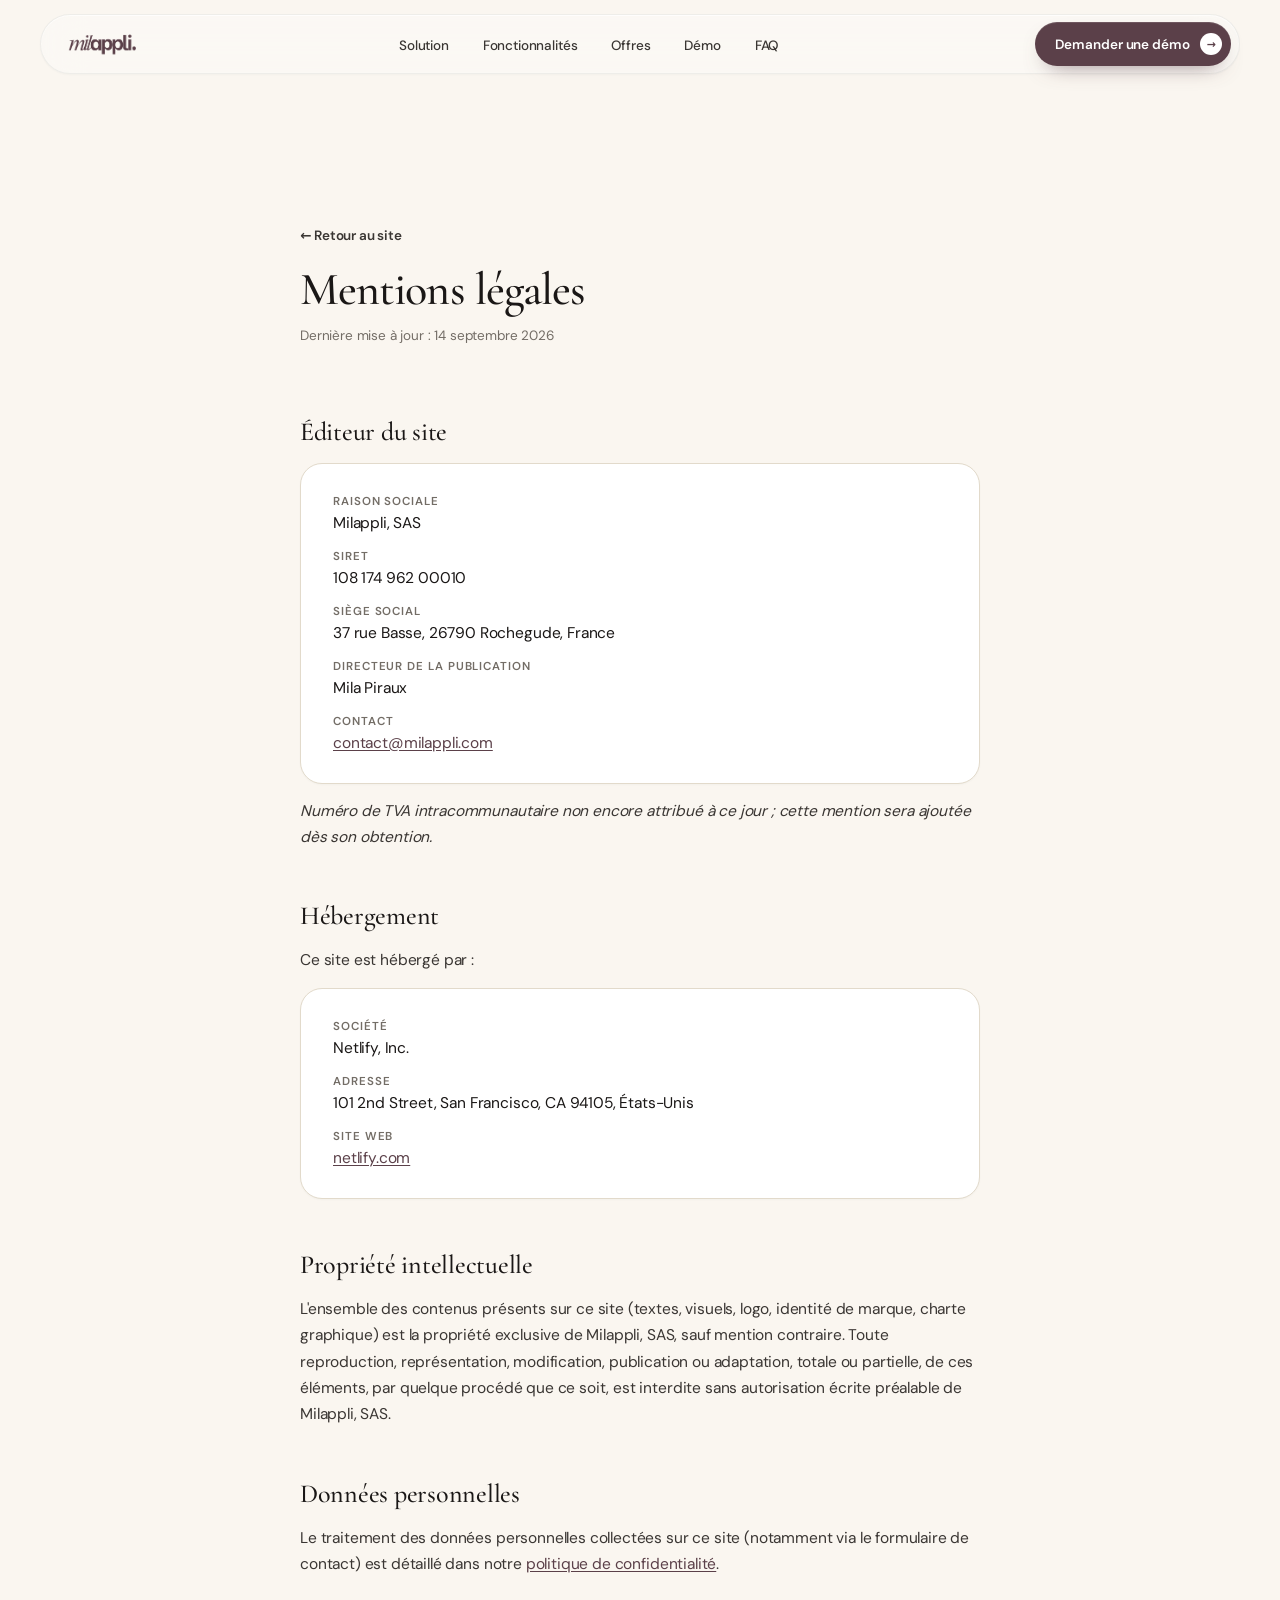
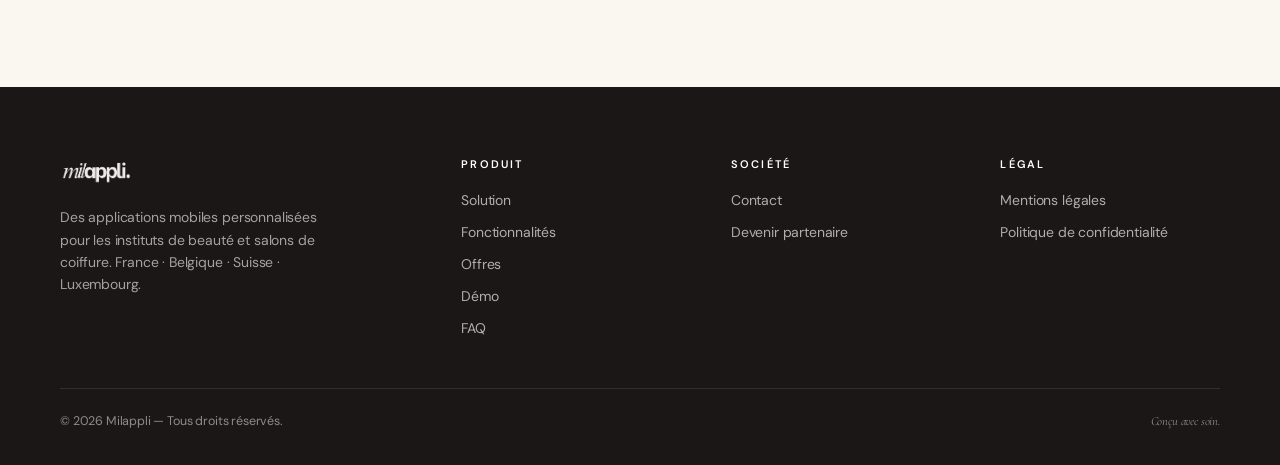
==== commit ec3a5723: "Remplace le logo texte par les fichiers de logo définitifs Header (fond clair) : logo-milappli-borde" ====
--- a/mentions-legales.html
+++ b/mentions-legales.html
@@ -20,7 +20,7 @@
 <!-- NAV -->
 <div class="nav-outer">
 <nav class="nav" data-screen-label="Nav">
-  <a class="brand" href="index.html#top"><span class="mil">mil</span><span class="appli">appli</span></a>
+  <a class="brand" href="index.html#top"><img class="brand-img" src="images/logo-milappli-bordeau.webp" alt="Milappli" width="140" height="51"></a>
   <ul>
     <li><a href="index.html#solution">Solution</a></li>
     <li><a href="index.html#features">Fonctionnalités</a></li>
@@ -95,7 +95,7 @@
   <div class="wrap">
     <div class="foot">
       <div>
-        <a class="brand" href="index.html#top"><span class="mil">mil</span><span class="appli">appli</span></a>
+        <a class="brand" href="index.html#top"><img class="brand-img" src="images/logo-milappli-beige.webp" alt="Milappli" width="140" height="51"></a>
         <p class="brand-desc">Des applications mobiles personnalisées pour les instituts de beauté et salons de coiffure. France · Belgique · Suisse · Luxembourg.</p>
       </div>
       <div><h6>Produit</h6><ul><li><a href="index.html#solution">Solution</a></li><li><a href="index.html#features">Fonctionnalités</a></li><li><a href="index.html#offres">Offres</a></li><li><a href="index.html#contact">Démo</a></li><li><a href="index.html#faq">FAQ</a></li></ul></div>
--- a/css/style.css
+++ b/css/style.css
@@ -184,9 +184,8 @@
   @media(min-width:1320px){.nav{margin-left:auto;margin-right:auto}}
   .nav-outer{padding:0 40px}
   .nav.scrolled{background:rgba(251,250,247,.9); box-shadow:0 10px 30px -18px rgba(44,56,57,.2), 0 1px 0 rgba(255,255,255,.6) inset}
-  .brand{display:inline-flex; align-items:baseline; gap:0; color:var(--ink); text-decoration:none; line-height:1; font-size:24px; transition:opacity .3s var(--ease)}
-  .brand .mil{font-family:"Cormorant Garamond","Times New Roman",serif; font-style:italic; font-weight:400; letter-spacing:-0.005em}
-  .brand .appli{font-family:"DM Sans",sans-serif; font-weight:700; letter-spacing:-0.035em; margin-left:1px}
+  .brand{display:inline-flex; align-items:center; color:var(--ink); text-decoration:none; line-height:1; transition:opacity .3s var(--ease)}
+  .brand-img{height:28px; width:auto; display:block}
   .brand:hover{opacity:.7}
   .nav ul{list-style:none; padding:0; margin:0; display:flex; gap:34px}
   .nav ul a{color:var(--ink-2); text-decoration:none; font-size:13.5px; font-weight:500; position:relative; padding:6px 0; transition:color .25s var(--ease)}
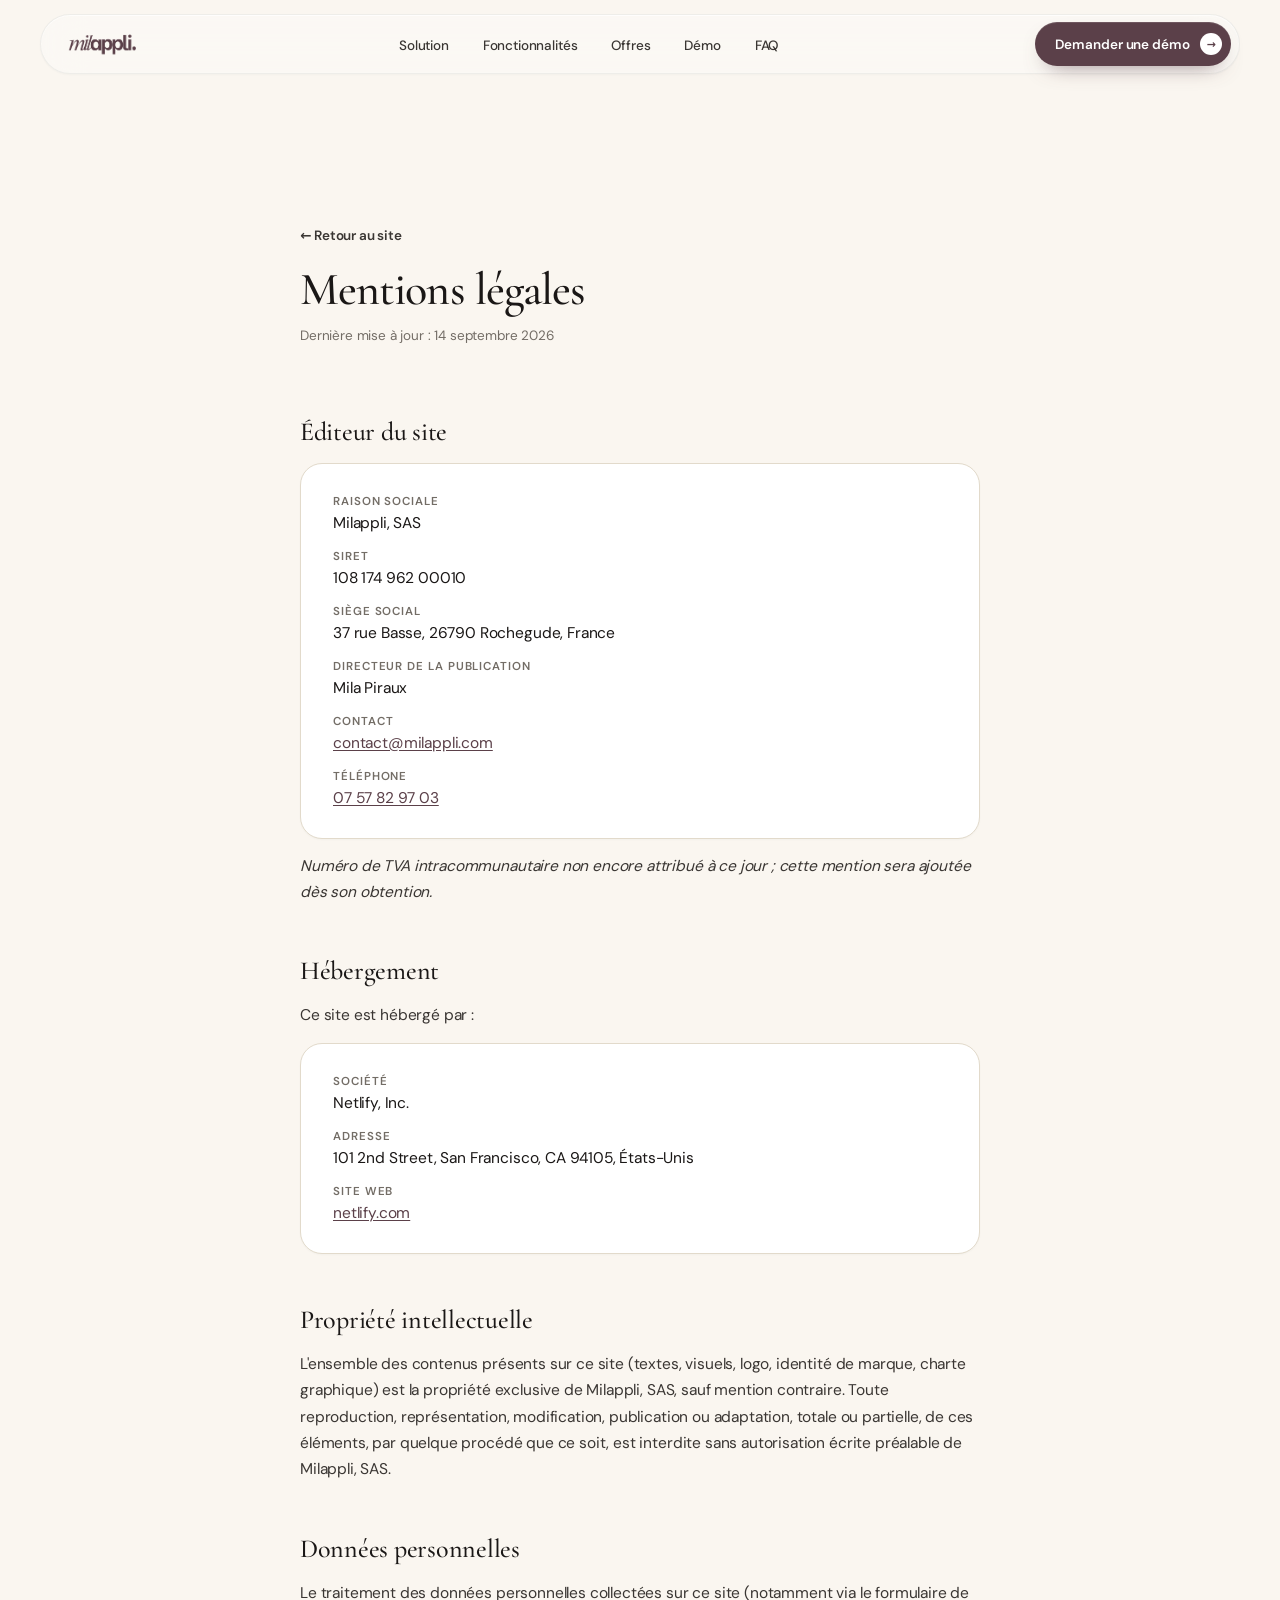
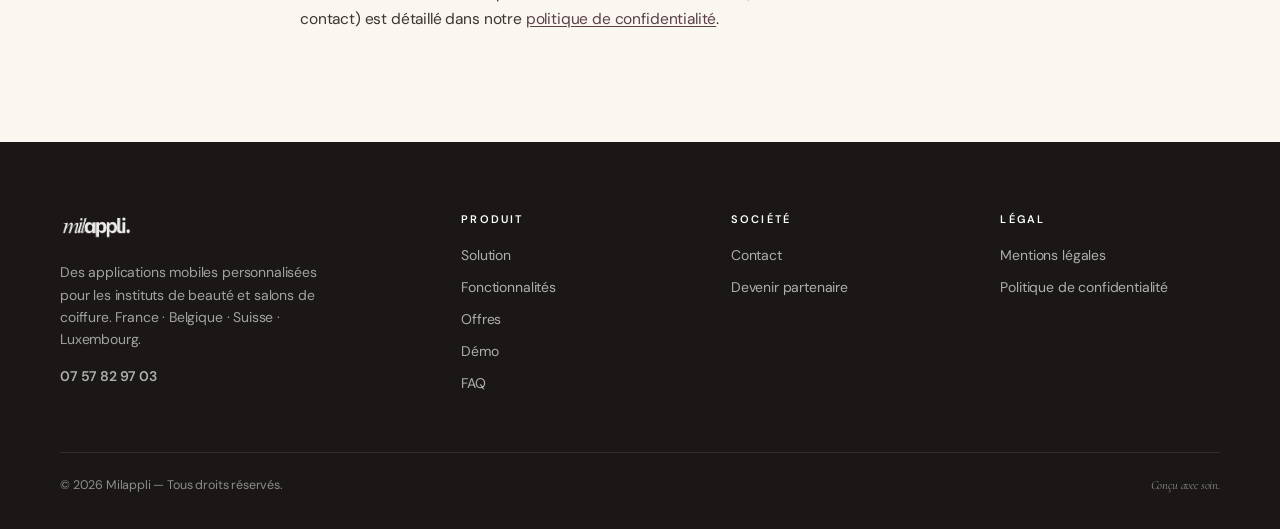
==== commit a51e1fc2: "Ajoute le numéro de téléphone sur les pages légales, le contact et le footer Mentions légales : comp" ====
--- a/mentions-legales.html
+++ b/mentions-legales.html
@@ -63,6 +63,7 @@
         <div><dt>Siège social</dt><dd>37 rue Basse, 26790 Rochegude, France</dd></div>
         <div><dt>Directeur de la publication</dt><dd>Mila Piraux</dd></div>
         <div><dt>Contact</dt><dd><a href="mailto:contact@milappli.com">contact@milappli.com</a></dd></div>
+        <div><dt>Téléphone</dt><dd><a href="tel:+33757829703">07 57 82 97 03</a></dd></div>
       </dl>
       <p class="legal-note">Numéro de TVA intracommunautaire non encore attribué à ce jour ; cette mention sera ajoutée dès son obtention.</p>
     </section>
@@ -97,6 +98,7 @@
       <div>
         <a class="brand" href="index.html#top"><img class="brand-img" src="images/logo-milappli-beige.webp" alt="Milappli" width="140" height="51"></a>
         <p class="brand-desc">Des applications mobiles personnalisées pour les instituts de beauté et salons de coiffure. France · Belgique · Suisse · Luxembourg.</p>
+        <p class="foot-phone"><a href="tel:+33757829703">07 57 82 97 03</a></p>
       </div>
       <div><h6>Produit</h6><ul><li><a href="index.html#solution">Solution</a></li><li><a href="index.html#features">Fonctionnalités</a></li><li><a href="index.html#offres">Offres</a></li><li><a href="index.html#contact">Démo</a></li><li><a href="index.html#faq">FAQ</a></li></ul></div>
       <div><h6>Société</h6><ul><li><a href="index.html#contact">Contact</a></li><li><a href="index.html#contact">Devenir partenaire</a></li></ul></div>
--- a/css/style.css
+++ b/css/style.css
@@ -388,6 +388,9 @@
   .foot{display:grid; grid-template-columns:1.6fr 1fr 1fr 1fr; gap:50px; padding-bottom:50px; border-bottom:1px solid rgba(255,255,255,.1)}
   .foot .brand{color:#fff}
   .foot .brand-desc{font-size:14px; color:rgba(255,255,255,.6); line-height:1.6; max-width:280px; margin-top:16px}
+  .foot-phone{margin-top:10px}
+  .foot-phone a{font-weight:600; color:rgba(255,255,255,.85)}
+  .foot-phone a:hover{color:#fff}
   .foot h6{font-size:11px; letter-spacing:.2em; text-transform:uppercase; color:#fff; margin:0 0 18px; font-weight:600}
   .foot ul{list-style:none; padding:0; margin:0; display:flex; flex-direction:column; gap:11px}
   .foot a{color:rgba(255,255,255,.65); text-decoration:none; font-size:14px; transition:color .2s, transform .2s; display:inline-block}
@@ -520,6 +523,9 @@
 
   /* ---------- CONTACT ---------- */
   .contact-wrap{max-width:640px}
+  .contact-phone{margin:14px 0 0; font-size:14.5px; color:var(--ink-3)}
+  .contact-phone a{color:var(--burgundy); font-weight:600; text-decoration:none}
+  .contact-phone a:hover{text-decoration:underline}
   .contact-card{background:var(--card); border:1px solid var(--line); border-radius:28px; padding:42px 40px; box-shadow:var(--shadow-xs); display:flex; flex-direction:column; gap:20px}
   .contact-card .field{display:flex; flex-direction:column; gap:8px}
   .contact-card label{font-size:13px; font-weight:600; color:var(--ink-2)}
